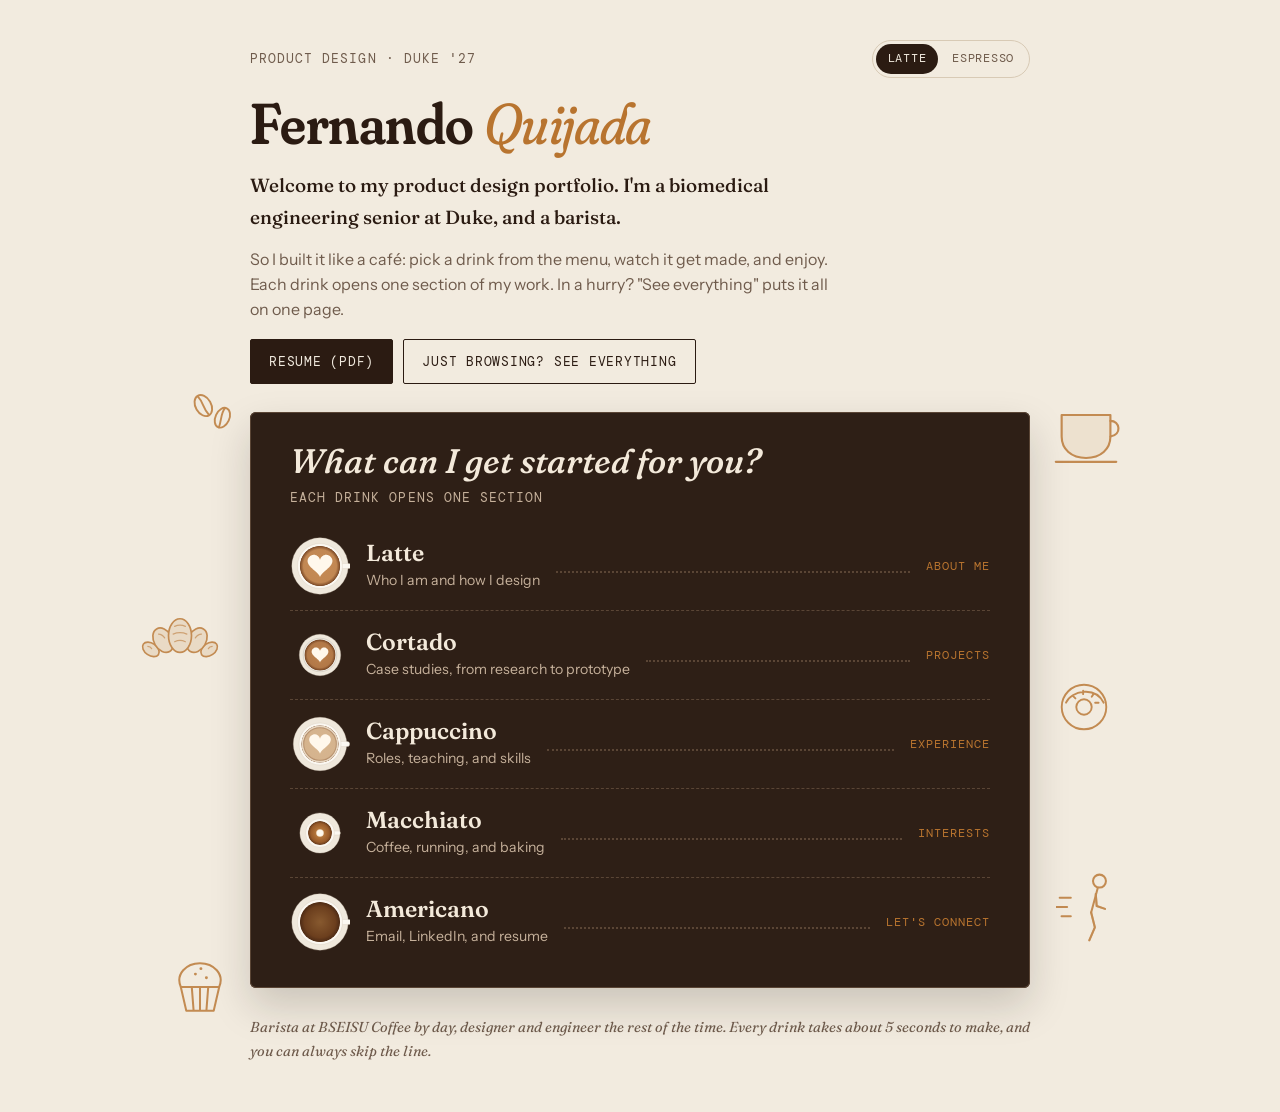
==== index.html @ 26640e02 "Match resume: Data Science Researcher, One-For-All October 2026; interests opener; Grain not-built r" ====
<!doctype html>
<html lang="en">
<head>
<meta charset="utf-8">
<meta name="viewport" content="width=device-width, initial-scale=1, viewport-fit=cover">
<title>Fernando Quijada</title>
<meta name="claude:viewport-fit-sides" content="cover">
<meta name="brew-style" content="side">
<!-- GoatCounter site code (privacy-friendly, no cookies). Paste the code from your GoatCounter account,
     for example content="fernando" for fernando.goatcounter.com. Leave empty to turn analytics off. -->
<meta name="goatcounter" content="">
<meta name="description" content="Fernando Quijada, product designer and Duke engineer. Case studies built from user research and fast prototypes.">
<meta property="og:title" content="Fernando Quijada · Product Design Portfolio">
<meta property="og:description" content="I design for real people, from first interview to working prototype.">
<meta property="og:image" content="assets/img/process/menu.png">
<link rel="icon" href="data:image/svg+xml,%3Csvg xmlns='http://www.w3.org/2000/svg' viewBox='0 0 32 32'%3E%3Cpath d='M5 9h22l-2 17q-.3 2-2.3 2H9.3Q7.3 28 7 26Z' fill='%233b2416'/%3E%3Cpath d='M5.6 14h20.8l-.4 4H6Z' fill='%23c9a07a'/%3E%3C/svg%3E">
<link rel="preconnect" href="https://fonts.googleapis.com">
<link rel="preconnect" href="https://fonts.gstatic.com" crossorigin>
<link rel="stylesheet" href="https://fonts.googleapis.com/css2?family=DM+Mono:wght@400;500&family=Fraunces:ital,opsz,wght,SOFT,WONK@0,9..144,400..700,0..100,0..1;1,9..144,400..700,0..100,0..1&family=Instrument+Sans:wght@400;500;600&display=swap">
<link rel="stylesheet" href="assets/css/style.css">
</head>
<body>

<!-- ================= The menu (home) ================= -->
<div class="view menu-view" id="view-menu">
  <div class="menu-wrap">
    <header class="menu-head">
      <div class="menu-topline">
        <p class="label">Product design · Duke '27</p>
        <div class="bar-tools">
          <div class="theme-switch" role="group" aria-label="Color theme">
            <button type="button" data-set-theme="light" aria-pressed="false">Latte</button>
            <button type="button" data-set-theme="dark" aria-pressed="false">Espresso</button>
          </div>
        </div>
      </div>
      <h1 class="menu-name">Fernando <span>Quijada</span></h1>
      <p class="role">Welcome to my product design portfolio. I'm a biomedical engineering senior at Duke, and a barista.</p>
      <p class="menu-intro">So I built it like a café: pick a drink from the menu, watch it get made, and enjoy. Each drink opens one section of my work. In a hurry? "See everything" puts it all on one page.</p>
      <div class="menu-quick">
        <!-- TODO: replace with the product design resume when Fernando sends it (keep the same file name) -->
        <a class="btn" href="resume/Fernando_Quijada_Resume.pdf" target="_blank" rel="noopener">Resume (PDF)</a>
        <a class="btn ghost" href="#all">Just browsing? See everything</a>
      </div>
    </header>

    <div class="menu-stage">
      <div class="doodles" aria-hidden="true">
        <svg class="doodle d-mug" viewBox="0 0 80 90"><path class="wisp w1" pathLength="1" d="M28 36c-6-7 6-11 0-19s5-10 1-14"/><path class="wisp w2" pathLength="1" d="M40 36c-6-7 6-11 0-19s5-10 1-14"/><path class="wisp w3" pathLength="1" d="M52 36c-6-7 6-11 0-19s5-10 1-14"/><path class="mug-body" d="M14 38h50v22c0 13-10 22-25 22S14 73 14 60z"/><path d="M64 44c10 0 12 14 0 16"/><path d="M8 86h62"/></svg>
        <svg class="doodle d-croissant" viewBox="0 0 120 80"><ellipse class="soft" cx="22" cy="54" rx="8" ry="12" transform="rotate(-55 22 54)"/><ellipse class="soft" cx="98" cy="54" rx="8" ry="12" transform="rotate(55 98 54)"/><ellipse class="soft" cx="38" cy="42" rx="12" ry="17" transform="rotate(-30 38 42)"/><ellipse class="soft" cx="82" cy="42" rx="12" ry="17" transform="rotate(30 82 42)"/><ellipse class="soft" cx="60" cy="36" rx="15" ry="22"/><path class="flake" d="M53 24c4-2 10-2 14 0M51 34c5-2 13-2 18 0M53 44c4-2 10-2 14 0M32 34c3 0 6 2 8 5M80 39c2-3 5-5 8-5M18 50c2 0 4 1 5 3M97 53c1-2 3-3 5-3"/></svg>
        <svg class="doodle d-runner" viewBox="0 0 80 90"><g class="r-body"><g class="limb arm-b"><path d="M43 26l1 13 9 3"/></g><g class="limb leg-b"><path d="M38 46l4 16-6 14"/></g><circle cx="47" cy="12" r="7"/><path d="M45 20 38 46"/><g class="limb leg-f"><path d="M38 46l4 16-6 14"/></g><g class="limb arm-f"><path d="M43 26l1 13 9 3"/></g></g><path class="speed" d="M4 30h12M0 40h12M6 50h10"/></svg>
        <svg class="doodle d-muffin" viewBox="0 0 70 70"><path d="M14 36c-6-14 6-26 21-26s27 12 21 26z"/><path d="M14 36l6 26h30l6-26M26 36l2 26M44 36l-2 26M35 36v26"/><circle cx="30" cy="22" r="1.6"/><circle cx="42" cy="26" r="1.6"/><circle cx="36" cy="16" r="1.6"/></svg>
        <svg class="doodle d-beans" viewBox="0 0 60 50"><ellipse cx="20" cy="18" rx="9" ry="13" transform="rotate(-30 20 18)"/><path d="M14 8c6 6 6 14 12 20"/><ellipse cx="42" cy="32" rx="8" ry="12" transform="rotate(25 42 32)"/><path d="M45 21c-5 6-4 14-7 22"/></svg>
        <svg class="doodle d-donut" viewBox="0 0 70 70"><circle cx="35" cy="35" r="26"/><circle cx="35" cy="35" r="9"/><path d="M14 30c6-14 34-20 44 0M22 22l3 3M34 16v4M46 20l-2 3M52 30h-4"/></svg>
      </div>
      <section class="board-card" aria-labelledby="order-h">
        <div class="board-card-head">
          <h2 id="order-h">What can I get started for you?</h2>
          <p class="label">Each drink opens one section</p>
        </div>
        <ul class="drinks">
          <li><a class="drink" href="#about" data-order="about">
            <span class="drink-icon" data-icon="about"></span>
            <span class="drink-text"><span class="drink-name">Latte</span><span class="drink-desc">Who I am and how I design</span></span>
            <span class="drink-dots" aria-hidden="true"></span>
            <span class="drink-section">About me</span>
          </a></li>
          <li><a class="drink" href="#projects" data-order="projects">
            <span class="drink-icon" data-icon="projects"></span>
            <span class="drink-text"><span class="drink-name">Cortado</span><span class="drink-desc">Case studies, from research to prototype</span></span>
            <span class="drink-dots" aria-hidden="true"></span>
            <span class="drink-section">Projects</span>
          </a></li>
          <li><a class="drink" href="#experience" data-order="experience">
            <span class="drink-icon" data-icon="experience"></span>
            <span class="drink-text"><span class="drink-name">Cappuccino</span><span class="drink-desc">Roles, teaching, and skills</span></span>
            <span class="drink-dots" aria-hidden="true"></span>
            <span class="drink-section">Experience</span>
          </a></li>
          <li><a class="drink" href="#interests" data-order="interests">
            <span class="drink-icon" data-icon="interests"></span>
            <span class="drink-text"><span class="drink-name">Macchiato</span><span class="drink-desc">Coffee, running, and baking</span></span>
            <span class="drink-dots" aria-hidden="true"></span>
            <span class="drink-section">Interests</span>
          </a></li>
          <li><a class="drink" href="#connect" data-order="connect">
            <span class="drink-icon" data-icon="connect"></span>
            <span class="drink-text"><span class="drink-name">Americano</span><span class="drink-desc">Email, LinkedIn, and resume</span></span>
            <span class="drink-dots" aria-hidden="true"></span>
            <span class="drink-section">Let's connect</span>
          </a></li>
        </ul>
      </section>
    </div>


    <p class="menu-foot">Barista at BSEISU Coffee by day, designer and engineer the rest of the time. Every drink takes about 5 seconds to make, and you can always skip the line.</p>
  </div>
</div>

<!-- ================= The order (sections) ================= -->
<div class="view order-view" id="view-order" hidden>
  <header class="order-bar">
    <a class="change-order" href="#menu" aria-label="Change order: back to the menu">← <span class="sw-long">Change order</span><span class="sw-short" aria-hidden="true">Menu</span></a>
    <div class="bar-tools">
      <div class="theme-switch" role="group" aria-label="Color theme">
        <button type="button" data-set-theme="light" aria-pressed="false">Latte</button>
        <button type="button" data-set-theme="dark" aria-pressed="false">Espresso</button>
      </div>
    </div>
  </header>

  <main class="order-main" id="order-main" tabindex="-1">
    <div class="ready">
      <p class="label" data-ready-label>Order up</p>
      <h1 data-ready-title>Your latte is ready!</h1>
      <p class="ready-sub" data-ready-sub>About me</p>
    </div>

    <section id="about" class="pane" data-pane="about" aria-labelledby="about-h">
      <div class="sec-head"><h2 id="about-h">About me</h2><span class="label">Latte</span></div>
      <div class="about-grid">
        <figure class="portrait">
          <img src="assets/img/fernando.jpg" width="720" height="862" alt="Fernando Quijada in a dark suit under the stone arches of Duke's West Campus">
        </figure>
        <div class="prose">
          <p>I'm an engineer who designs from user research. I start by listening to the people who will use the thing, then prototype fast, with AI as part of the process (Figma, Claude, Claude Design, Lovable), and put something real in front of them as early as I can.</p>
          <p>I'm a biomedical engineering senior at Duke, Class of 2027, earning the Certificate in Innovation &amp; Entrepreneurship, which has been mostly product management coursework: customer discovery, journey maps, PRDs. I'm an A. James Clark Scholar and a Duke BME Design Fellow.</p>
          <p>What draws me to <strong>product design</strong> is the loop: understand the user, prototype quickly, learn from feedback, and change the design. My favorite part of a project is the client check-in that turns up a requirement nobody wrote down, and then the prototype that shows whether we listened.</p>
          <p>I'm also a barista at BSEISU Coffee, which gives me a weekly view of the merchant side of food ordering: the rush, the order queue, and the moment someone hears their name and picks up their drink. This site borrows that loop.</p>
        </div>
      </div>
    </section>

    <section id="projects" class="pane" data-pane="projects" aria-labelledby="projects-h">
      <div class="sec-head"><h2 id="projects-h">Projects</h2><span class="label">Cortado</span></div>

      <p class="proj-group label">Product design</p>

      <a class="feature" href="projects/grain.html">
        <div class="ph"><img src="assets/img/grain/cover.jpg" width="800" height="500" alt="Three Grain screens in the dark liquid-glass design: Context with the skepticism reward and fact versus opinion bar, Perspectives with common ground and left, center and right, and Home with The Daily Grain"></div>
        <div class="body">
          <p class="label">Team of 4 · Fall 2026 · AI-powered product</p>
<h3>Grain: context on a short video, without leaving the app</h3>
          <p>When a short video feels off, checking it means leaving the app, so most people don't. Grain shows a clip's claims, every side, and the sources behind them, right where you're watching.</p>
          <dl class="card-facts">
            <dt>My role</dt><dd>Interviews and journey mapping with my team; I led the prototype</dd>
            <dt>What I did</dt><dd>Turned 10 interviews into design decisions, designed an AI experience that cites a source for every claim and never grades opinions, and led a clickable prototype through about 80 prototype revisions</dd>
            <dt>Status</dt><dd>Interactive prototype; usability testing is next</dd>
          </dl>
          <p class="notes-label">Tasting notes</p>
          <ul class="notes">
            <li>User research</li><li>Interaction design</li><li>Visual design</li><li>AI experience design</li><li>Prototyping with AI</li>
          </ul>
          <span class="cta">Read the case study →</span>
        </div>
      </a>

      <a class="feature" href="projects/one-for-all.html">
        <div class="ph"><img src="assets/img/one-for-all/home-cover.jpg" width="800" height="500" alt="One-For-All Home in dark mode: the serif greeting Good evening, Fernando, the marble jar, and this week's progress"></div>
        <div class="body">
          <p class="label">Personal project · October 2026 · Designed, built, and shipped</p>
<h3>One-For-All: everything a student has due, in one place</h3>
          <p>Students juggle Canvas, reminders, calendars, and Drive for every assignment. I designed an app that puts them on one screen, built it with AI, and got it onto real phones.</p>
          <dl class="card-facts">
            <dt>My role</dt><dd>Everything: problem, design, prototype, build, and testing</dd>
            <dt>What I did</dt><dd>Designed every screen in Claude Design, built and shipped the real app with Claude, and redesigned Home after 3 friends tested it</dd>
            <dt>Result</dt><dd>4 apps down to 1, and my 3 testers still use it on their phones</dd>
          </dl>
          <p class="notes-label">Tasting notes</p>
          <ul class="notes">
            <li>User research</li><li>Interaction design</li><li>Visual design</li><li>Prototyping with AI</li><li>User testing</li>
          </ul>
          <span class="cta">Read the case study →</span>
        </div>
      </a>

      <a class="feature" href="projects/this-portfolio.html">
        <div class="ph"><img src="assets/img/process/menu.png" width="960" height="600" alt="The home screen of this portfolio: a chalkboard drink menu where each drink opens one section"></div>
        <div class="body">
          <p class="label">Personal project · October 2026 · Designed with Claude</p>
<h3>Designing a portfolio you order like coffee</h3>
          <p>A portfolio built like a café visit: pick from the menu, watch your drink get made, and enjoy. Designed for reviewers on a phone with two minutes to spare.</p>
          <dl class="card-facts">
            <dt>My role</dt><dd>Concept, direction, content, and every design decision</dd>
            <dt>What I did</dt><dd>Six iterations, including replacing an intro animation that stood between visitors and the work with a drink menu, plus a one-tap "See everything" view</dd>
            <dt>Result</dt><dd>A live site I keep improving as I add projects</dd>
          </dl>
          <p class="notes-label">Tasting notes</p>
          <ul class="notes">
            <li>Concept &amp; flows</li><li>Interaction design</li><li>Accessibility</li><li>Prototyping with AI</li><li>Iteration</li>
          </ul>
          <span class="cta">Read the case study →</span>
        </div>
      </a>

      <!-- Hidden until Fernando sends the material. Each needs its page in projects/ before the card goes live.
      <a class="feature" href="projects/pendo-onboarding.html"> ... AI onboarding for Pendo (Spring 2026) ... </a>
      -->

      <p class="proj-group label">Physical product design</p>

      <a class="feature" href="projects/microscope-stage.html">
        <div class="ph"><img style="object-fit:contain;background:#333" src="assets/img/microscope-stage/cad-onshape.jpg" width="1214" height="1210" alt="3D render of the LED microscope stage assembly from Onshape"></div>
        <div class="body">
          <p class="label">Duke BME Design Fellows · Summer 2026 · Client: a cancer research lab</p>
<h3>A microscope setup a researcher can switch in seconds</h3>
          <p>A researcher had to take her microscope setup apart, and risk fragile LED fibers, every time she switched configurations.</p>
          <dl class="card-facts">
            <dt>My role</dt><dd>Research, design, prototyping, and testing, with recurring client check-ins</dd>
            <dt>What I did</dt><dd>Ran interviews, prioritized her needs, tested cheap prototypes, and used her feedback to drive a full redesign</dd>
            <dt>Result</dt><dd>Switching went from 3 to 4 minutes to under 5 seconds</dd>
          </dl>
          <p class="notes-label">Tasting notes</p>
          <ul class="notes">
            <li>User interviews</li><li>Prioritized needs</li><li>Low-fidelity prototypes</li><li>Iteration on feedback</li><li>Onshape &amp; 3D printing</li>
          </ul>
          <span class="cta">Read the case study →</span>
        </div>
      </a>

      <a class="feature" href="projects/lightbox.html">
        <div class="ph"><img src="assets/img/lightbox/front-led.jpg" width="1600" height="1200" alt="The 3D-printed Wall-E lightbox with a red LED lit on his chest"></div>
        <div class="body">
          <p class="label">Hardware product · Spring 2025</p>
<h3>Lightbox: a Wall-E you control with a button and two knobs</h3>
          <p>A light controller designed as a character. His eyes are the lights, the button is his door, and the knobs are on his back.</p>
          <dl class="card-facts">
            <dt>My role</dt><dd>Designed and built it: enclosure, circuit, PCB, firmware, and testing</dd>
            <dt>What I did</dt><dd>Mapped every control onto the character instead of a box, then built and tested the circuit, custom PCB, and firmware</dd>
            <dt>Result</dt><dd>Both knobs respond evenly across their whole range (linear fit R² ≥ 0.998)</dd>
          </dl>
          <p class="notes-label">Tasting notes</p>
          <ul class="notes">
            <li>Concept</li><li>Physical interaction</li><li>Onshape</li><li>Electronics &amp; firmware</li>
          </ul>
          <span class="cta">Read the case study →</span>
        </div>
      </a>

      <a class="feature" href="projects/ultrasound-water-tank.html">
        <div class="ph"><img src="assets/img/water-tank/prototype-on-tank.jpg" width="577" height="433" alt="The finished acrylic water level monitor clamped to the side of a clear water tank"></div>
        <div class="body">
          <p class="label">Client project · Fall 2023 · Team of 4</p>
<h3>A flood alarm for an ultrasound lab</h3>
          <p>A lab was worried about its test tanks flooding when nobody was in the room. We designed a clamp-on monitor that warns people wherever they are.</p>
          <dl class="card-facts">
            <dt>My role</dt><dd>Hardware: circuit design with the team, all soldering, and the enclosure; part of every client meeting</dd>
            <dt>What I did</dt><dd>Generated about 60 ideas, compared them in two rounds of Pugh matrices, and pivoted to an ultrasonic sensor</dd>
            <dt>Result</dt><dd>A $55.80 monitor (under the $75 budget) that buzzes nearby and sends a Slack alert to the lab's phones; it passed all 6 tests we ran</dd>
          </dl>
          <p class="notes-label">Tasting notes</p>
          <ul class="notes">
            <li>Client interviews</li><li>Ideation</li><li>Pugh matrices</li><li>Alert design</li><li>Hardware build</li>
          </ul>
          <span class="cta">Read the case study →</span>
        </div>
      </a>
    </section>

    <section id="experience" class="pane" data-pane="experience" aria-labelledby="exp-h">
      <div class="sec-head"><h2 id="exp-h">Experience</h2><span class="label">Cappuccino</span></div>
      <ol class="timeline">
        <li>
          <span class="when">Fall 2026</span>
          <div><h3>BME Senior Design <span>· Team of 5, in progress</span></h3>
          <p>Clinical needs-finding with real users, a general surgeon and a neuro ICU nurse: shadowing their workflow, finding where it breaks, and designing for that moment. Our concept automates crushing, mixing, and flushing medications so feeding tubes don't clog.</p></div>
        </li>
        <li>
          <span class="when">May – Jul 2026</span>
          <div><h3>Design Fellow <span>· Duke BME Design Fellows</span></h3>
          <p>Ran recurring interviews with two physician-researcher clients and turned their workflows into prioritized needs. Check-ins with one client caught two requirements I had missed, which led to a full redesign of her microscope setup.</p></div>
        </li>
        <li>
          <span class="when">Jun – Jul 2026</span>
          <div><h3>Teaching Assistant <span>· ODE Summer Design Camp</span></h3>
          <p>Coached 28 students through the design process, from sketch to 3D-printed prototype, then built a printing workflow and trained every team to run it on their own, so nobody had to wait on a TA.</p></div>
        </li>
        <li>
          <span class="when">Sep 2025 – now</span>
          <div><h3>Barista <span>· BSEISU Coffee</span></h3>
          <p>The merchant side of food ordering, every week: running a rush line of 20+ alone, sequencing orders while shots pull, and closing the café so it opens ready.</p></div>
        </li>
        <li>
          <span class="when">May 2024 – now</span>
          <div><h3>Vice President <span>· SHPE at Duke</span></h3>
          <p>Built the chapter's sponsorship package (events with Lenovo, Deloitte, and Google) and founded mentorSHPE, which grew from 4 to 17 mentor pairs.</p></div>
        </li>
        <li>
          <span class="when">May – Jul 2024</span>
          <div><h3>Data Science Researcher <span>· Duke Data+, with Oak Ridge National Laboratory</span></h3>
          <p>Trained and compared 8 PyTorch image models, so I know how machine learning works under the hood, not just how to use it.</p></div>
        </li>
      </ol>

      <div class="toolkit">
        <div><h3>Research &amp; product</h3><p>User interviews, customer discovery, journey mapping, prioritized needs, PRDs, Jira</p></div>
        <div><h3>Design &amp; prototyping</h3><p>Figma, prototyping with AI tools (Claude, Claude Design, Lovable), usability check-ins</p></div>
        <div><h3>Code &amp; data</h3><p>Python (Pandas, NumPy, PyTorch), C/C++, HTML and CSS, Git</p></div>
        <div><h3>Engineering</h3><p>Onshape, 3D printing, laser cutting, electronics and Arduino</p></div>
      </div>

      <div class="resume-row">
        <a class="btn" href="resume/Fernando_Quijada_Resume.pdf" target="_blank" rel="noopener">Open my resume (PDF)</a>
        <a class="btn ghost" href="https://www.linkedin.com/in/fq19" target="_blank" rel="noopener">LinkedIn</a>
      </div>
    </section>

    <section id="interests" class="pane" data-pane="interests" aria-labelledby="int-h">
      <div class="sec-head"><h2 id="int-h">Interests</h2><span class="label">Macchiato</span></div>
      <p class="picks-intro">What I'm into when I'm not designing. We'll start with coffee, obviously.</p>
      <div class="picks">
        <article class="pick">
          <p class="label">Off the clock · Coffee</p>
          <h3>Coffee, from both sides of the counter</h3>
          <p>My favorite way to spend a free day is hopping between coffee shops around the city, tasting how each one's coffee is different and trying the pastries that go with it. A lot of my work gets done at those café tables, too.</p>
          <p>My home base is Cloche Coffee in Durham, a small shop where I am almost every weekend. My order never changes: an iced oat cortado with cinnamon on top. I order it at every new shop I try, so I can compare them fairly.</p>
          <p>Behind the bar at BSEISU Coffee, I've been teaching myself latte art, and it's going great. Hearts are my go-to, I'm practicing new shapes, and matcha counts too.</p>
          <div class="art-row">
            <figure><div class="shot"><img src="assets/img/coffee/latte-heart.jpg" width="900" height="900" loading="lazy" alt="Top view of a latte with a white milk heart, poured by Fernando"></div><figcaption>Latte heart</figcaption></figure>
            <figure><div class="shot"><img src="assets/img/coffee/latte-practice.jpg" width="900" height="900" loading="lazy" alt="Top view of a latte with a layered milk design Fernando is practicing"></div><figcaption>Practicing new shapes</figcaption></figure>
            <figure><div class="shot"><img src="assets/img/coffee/matcha-heart.jpg" width="900" height="900" loading="lazy" alt="Top view of a green matcha latte with a white milk heart"></div><figcaption>Matcha heart</figcaption></figure>
          </div>
        </article>
        <article class="pick">
          <p class="label">Off the clock · Running</p>
          <h3>Training for 26.2</h3>
          <p>Running is how I de-stress. I put my music on loud, head out, and leave everything else behind for a while. In July I ran my first half marathon at an 8:42 per mile pace, and now I'm training for my first full marathon, which I want to run by the end of the school year.</p>
          <ol class="miles" aria-label="Race milestones">
            <li class="done"><span class="mi-dist">13.1 mi</span><span class="mi-name">First half marathon</span><span class="mi-pace">8:42 / mi average pace</span><span class="mi-when">Finished July 2026</span></li>
            <li class="next"><span class="mi-dist">26.2 mi</span><span class="mi-name">First full marathon</span><span class="mi-when">In training · end of the school year</span></li>
          </ol>
        </article>
        <article class="pick">
          <p class="label">Off the clock · Baking</p>
          <h3>Fresh out of my oven</h3>
          <p>I love to bake, and most of what I make ends up as a treat for someone else. My favorite part is making a recipe mine. I tweak recipes until they feel like my own, or write my own from scratch. The caramelized bananas on top of my banana bread, for example, were my idea. A few things I've made:</p>
          <div class="art-row">
            <figure><div class="shot"><img src="assets/img/baking/cookies.jpg" width="800" height="800" loading="lazy" alt="A plate piled with chocolate chip cookies Fernando baked"></div><figcaption>Chocolate chip cookies</figcaption></figure>
            <figure><div class="shot"><img src="assets/img/baking/basque-cheesecake.jpg" width="800" height="800" loading="lazy" alt="A whole blueberry Basque cheesecake with a dark caramelized top"></div><figcaption>Blueberry Basque cheesecake</figcaption></figure>
            <figure><div class="shot"><img src="assets/img/baking/banana-bread.jpg" width="800" height="800" loading="lazy" alt="Banana bread with chocolate chunks and caramelized banana on top, in the loaf pan"></div><figcaption>Banana bread <span class="twist">My twist: caramelized banana top</span></figcaption></figure>
          </div>
        </article>
      </div>
    </section>

    <section id="connect" class="pane contact" data-pane="connect" aria-labelledby="contact-h">
      <h2 id="contact-h">Let's grab <em>a coffee.</em></h2>
      <div class="prose">
        <p>I'm looking for product design roles starting in 2027. If you're designing something people use every day, I'd love to hear about it.</p>
      </div>
      <div class="email-row">
        <span class="email" id="email">fernando.quijada@duke.edu</span>
        <button class="btn ghost" type="button" data-copy="fernando.quijada@duke.edu" data-copy-msg="#copy-msg">Copy email</button>
        <a class="btn" href="mailto:fernando.quijada@duke.edu">Write to me</a>
      </div>
      <p class="copy-msg" id="copy-msg" aria-live="polite"></p>
      <ul class="connect-links">
        <li><span class="label">LinkedIn</span><a href="https://www.linkedin.com/in/fq19" target="_blank" rel="noopener">linkedin.com/in/fq19</a></li>
        <li><span class="label">Resume</span><a href="resume/Fernando_Quijada_Resume.pdf" target="_blank" rel="noopener">Fernando_Quijada_Resume.pdf</a></li>
        <li><span class="label">Based in</span><span>Durham, NC</span></li>
      </ul>
    </section>


    <nav class="another" aria-labelledby="another-h">
      <h2 id="another-h" data-another-title>Finished your latte?</h2>
      <p class="label">Order another</p>
      <ul class="another-list" data-another></ul>
    </nav>

    <footer class="foot">
      <p>© 2026 Fernando Quijada · Durham, NC · Plain HTML, CSS, and JavaScript, hosted on GitHub Pages.</p>
    </footer>
  </main>

  <div class="sip">
    <div class="sip-meta" aria-hidden="true">
      <span class="label" data-cup-pct>100% left</span>
      <span class="status" data-cup-status>Scroll to sip</span>
    </div>
    <button class="cup-btn" type="button" data-cup aria-label="Tap for a coffee fact or a fact about Fernando"></button>
  </div>
</div>

<!-- ================= The bar (brewing overlay) ================= -->
<div class="brew" id="brew" hidden aria-live="polite">
  <p class="brew-toast" id="brew-toast">One latte, coming right up!</p>
  <ol class="brew-track" id="brew-track" aria-label="Order status">
    <li data-step="0"><span class="dot" aria-hidden="true"></span><span class="lbl">Order received</span></li>
    <li data-step="1"><span class="dot" aria-hidden="true"></span><span class="lbl">Pulling shot</span></li>
    <li data-step="2"><span class="dot" aria-hidden="true"></span><span class="lbl" data-milk-step>Steaming milk</span></li>
    <li data-step="3"><span class="dot" aria-hidden="true"></span><span class="lbl">Ready!</span></li>
  </ol>
  <div class="brew-stage" id="brew-stage"></div>
  <button class="brew-skip" type="button" id="brew-skip">Skip</button>
</div>

<script src="assets/js/main.js"></script>
</body>
</html>
---- assets/css/style.css ----
/* Fernando Quijada portfolio
   Layout: café menu. The home screen is a drink menu; each drink opens one section ("Your latte is ready!").
   A single centered reading column for sections, a glass in the corner that empties as you scroll.
   Themes: Latte (light) and Espresso (dark). */

:root {
  --paper: #f2ebdf;      /* oat milk */
  --card: #faf6ee;
  --ink: #2b1b12;        /* dark roast */
  --muted: #6f5b4c;
  --line: #d8cab5;
  --crema: #b8742f;      /* caramel accent */
  --crema-soft: #ecd9bf;
  --leaf: #2f6248;       /* coffee plant green, used for "pass" */
  --frame: #1d140f;      /* photo frames, both themes */
  --espresso: #3b2416;
  --milk: #c9a07a;
  --foam: #fbf4e8;
  --glass: rgba(43, 27, 18, .55);
  --board: #2e1f16;      /* chalkboard menu */
  --board-ink: #f3e9da;
  --board-muted: #c6b19b;
  --board-line: #5a4535;

  --f-display: "Fraunces", "Iowan Old Style", "Palatino Linotype", Georgia, serif;
  --f-body: "Instrument Sans", "Segoe UI", system-ui, -apple-system, sans-serif;
  --f-mono: "DM Mono", ui-monospace, "SFMono-Regular", Menlo, Consolas, monospace;

  --step--1: .8125rem;
  --step-0: 1rem;
  --step-1: 1.1875rem;
  --step-2: 1.5rem;
  --step-3: 2.125rem;
  --step-4: clamp(2.6rem, 5vw, 3.6rem);

  --gutter-l: max(20px, env(safe-area-inset-left, 0px));
  --gutter-r: max(20px, env(safe-area-inset-right, 0px));
  color-scheme: light;
}

@media (prefers-color-scheme: dark) {
  :root:not([data-theme="light"]) {
    --paper: #16100c; --card: #20170f; --ink: #f1e5d4; --muted: #b59f8a; --line: #3a2c22;
    --crema: #e2a862; --crema-soft: #3d2c1d; --leaf: #86c29d; --frame: #0d0907;
    --espresso: #5a3520; --milk: #c79c73; --foam: #f6ecdc; --glass: rgba(241, 229, 212, .6);
    --board: #251912; --board-ink: #f3e9da; --board-muted: #b9a28b; --board-line: #4a382b;
    color-scheme: dark;
  }
}
:root[data-theme="dark"] {
  --paper: #16100c; --card: #20170f; --ink: #f1e5d4; --muted: #b59f8a; --line: #3a2c22;
  --crema: #e2a862; --crema-soft: #3d2c1d; --leaf: #86c29d; --frame: #0d0907;
  --espresso: #5a3520; --milk: #c79c73; --foam: #f6ecdc; --glass: rgba(241, 229, 212, .6);
    --board: #251912; --board-ink: #f3e9da; --board-muted: #b9a28b; --board-line: #4a382b;
  color-scheme: dark;
}

*, *::before, *::after { box-sizing: border-box; }
[hidden] { display: none !important; }
html { scroll-behavior: smooth; -webkit-text-size-adjust: 100%; }
@media (prefers-reduced-motion: reduce) { html { scroll-behavior: auto; } }
body {
  margin: 0;
  background: var(--paper);
  color: var(--ink);
  font-family: var(--f-body);
  font-size: var(--step-0);
  line-height: 1.65;
  transition: background-color .4s ease, color .4s ease;
}
img { max-width: 100%; height: auto; display: block; }
a { color: inherit; text-decoration-color: var(--crema); text-underline-offset: .2em; text-decoration-thickness: 1.5px; }
a:hover { color: var(--crema); }
:focus-visible { outline: 2px solid var(--crema); outline-offset: 3px; border-radius: 2px; }
h1, h2, h3 { font-family: var(--f-display); font-weight: 600; line-height: 1.12; text-wrap: balance; margin: 0; font-variation-settings: "SOFT" 60, "WONK" 1; }
p { margin: 0; }
.skip { position: absolute; left: -999px; top: 8px; background: var(--ink); color: var(--paper); padding: 8px 12px; z-index: 50; }
.skip:focus { left: 8px; }

.label {
  font-family: var(--f-mono);
  font-size: var(--step--1);
  letter-spacing: .08em;
  text-transform: uppercase;
  color: var(--muted);
}

/* ---------- Cortado glass ---------- */
.cup-btn {
  border: 0; background: none; padding: 0; cursor: pointer; color: var(--ink);
  width: 104px; flex: none; -webkit-tap-highlight-color: transparent;
}
.cup-btn svg { width: 100%; height: auto; overflow: visible; display: block; }
.cup-btn:hover .glass-outline { stroke: var(--crema); }

.glass-outline { fill: none; stroke: var(--glass); stroke-width: 2.2; transition: stroke .2s; }
.layer-espresso { fill: var(--espresso); }
.layer-milk { fill: var(--milk); }
.layer-foam { fill: var(--foam); stroke: var(--milk); stroke-width: .6; }
.saucer { fill: var(--crema-soft); stroke: var(--glass); stroke-width: 1.5; }
.heart { fill: var(--milk); opacity: 0; transition: opacity .6s ease .2s; }
.full .heart { opacity: 1; }
.steam path { fill: none; stroke: var(--muted); stroke-width: 2; stroke-linecap: round; opacity: 0; }
.full .steam path, .pulling .steam path { animation: steam 2.4s ease-in-out infinite; }
.steam path:nth-child(2) { animation-delay: .5s !important; }
.steam path:nth-child(3) { animation-delay: 1s !important; }
@keyframes steam {
  0% { opacity: 0; transform: translateY(6px); }
  40% { opacity: .7; }
  100% { opacity: 0; transform: translateY(-12px); }
}
.drip { fill: var(--espresso); opacity: 0; }
.pulling .drip { animation: drip 1.4s ease-in; }
@keyframes drip {
  0% { opacity: 1; transform: scaleY(0); transform-origin: top; }
  30% { opacity: 1; transform: scaleY(1); }
  85% { opacity: 1; transform: scaleY(1) translateY(0); }
  100% { opacity: 0; transform: scaleY(.2) translateY(40px); }
}
@media (prefers-reduced-motion: reduce) {
  .full .steam path, .pulling .steam path { animation: none; opacity: .5; }
  .pulling .drip { animation: none; }
}

.ticket-pop {
  position: fixed; z-index: 40;
  right: calc(14px + env(safe-area-inset-right, 0px));
  bottom: calc(104px + env(safe-area-inset-bottom, 0px));
  width: min(300px, calc(100vw - 28px));
  background: var(--card); color: var(--ink);
  border: 1.5px dashed var(--line);
  padding: 14px 16px 16px;
  font-size: .9rem; line-height: 1.5;
  box-shadow: 0 10px 30px rgba(29, 20, 15, .2);
  transform-origin: bottom right;
  animation: pop .35s cubic-bezier(.2, 1.4, .4, 1);
}
.ticket-pop .label { display: block; margin-bottom: 6px; padding-right: 28px; color: var(--crema); }
.pop-close {
  position: absolute; top: 6px; right: 6px; width: 32px; height: 32px;
  border: 0; border-radius: 50%; background: transparent; color: var(--muted);
  font-size: 1.4rem; line-height: 1; cursor: pointer; display: grid; place-items: center;
}
.pop-close:hover { background: var(--crema-soft); color: var(--ink); }
@keyframes pop { from { transform: scale(.85) translateY(8px); opacity: 0; } to { transform: none; opacity: 1; } }
@media (prefers-reduced-motion: reduce) { .ticket-pop { animation: none; } }

/* ---------- Theme switch ---------- */
.theme-switch {
  display: inline-flex; border: 1.5px solid var(--line); border-radius: 999px; padding: 3px; gap: 2px;
  font-family: var(--f-mono); font-size: .75rem; letter-spacing: .06em; text-transform: uppercase; align-self: flex-start;
}
.theme-switch button {
  border: 0; background: none; color: var(--muted); padding: 5px 12px; border-radius: 999px; cursor: pointer; font: inherit; letter-spacing: inherit; text-transform: inherit;
}
.theme-switch button[aria-pressed="true"] { background: var(--ink); color: var(--paper); }

section { scroll-margin-top: 32px; }
.sec-head { display: flex; align-items: baseline; gap: 14px; margin-bottom: 28px; }
.sec-head h2 { font-size: var(--step-3); }
.sec-head .label { margin-left: auto; white-space: nowrap; }
.prose { display: flex; flex-direction: column; gap: 18px; max-width: 64ch; }
.prose strong { font-weight: 600; }

/* About */
.about-grid { display: grid; gap: 28px; grid-template-columns: 1fr; }
@media (min-width: 640px) { .about-grid { grid-template-columns: 200px minmax(0, 1fr); align-items: start; } }
.portrait { margin: 0; position: relative; max-width: 260px; }
.portrait img { border-radius: 120px 120px 6px 6px; aspect-ratio: 5 / 6; object-fit: cover; width: 100%; filter: saturate(.9); }
.portrait figcaption { margin-top: 8px; }

/* Projects as a menu */
.feature {
  display: grid; gap: 0; background: var(--card); border: 1.5px solid var(--line);
  text-decoration: none; color: inherit; overflow: hidden;
  transition: transform .25s ease, border-color .25s ease;
}
.feature:hover { color: inherit; border-color: var(--crema); transform: translateY(-3px); }
.feature .ph { background: var(--frame); aspect-ratio: 16 / 10; overflow: hidden; }
.feature .ph img { width: 100%; height: 100%; object-fit: cover; transition: transform .6s ease; }
.feature:hover .ph img { transform: scale(1.03); }
.feature .body { padding: 22px 22px 24px; display: flex; flex-direction: column; gap: 12px; }
.feature h3 { font-size: var(--step-2); }
.feature .cta { font-family: var(--f-mono); font-size: var(--step--1); letter-spacing: .06em; text-transform: uppercase; color: var(--crema); }
@media (prefers-reduced-motion: reduce) { .feature, .feature .ph img { transition: none; } .feature:hover { transform: none; } .feature:hover .ph img { transform: none; } }

.notes { display: flex; flex-wrap: wrap; gap: 6px; list-style: none; margin: 0; padding: 0; }
.notes li {
  font-family: var(--f-mono); font-size: .75rem; padding: 3px 9px; border-radius: 999px;
  background: var(--crema-soft); color: var(--ink);
}
.notes-label { font-family: var(--f-display); font-style: italic; color: var(--muted); font-size: .95rem; }

.menu-list { list-style: none; margin: 32px 0 0; padding: 0; display: flex; flex-direction: column; }
.menu-list > li { border-top: 1.5px dotted var(--line); padding: 22px 0; display: grid; gap: 10px; }
.menu-list > li:last-child { border-bottom: 1.5px dotted var(--line); }
.mi-top { display: flex; align-items: baseline; gap: 12px; flex-wrap: wrap; }
.mi-top h3 { font-size: var(--step-1); font-weight: 600; }
.mi-top .label { margin-left: auto; }
.brewing { display: inline-flex; align-items: center; gap: 6px; }
.brewing::before { content: ""; width: 7px; height: 7px; border-radius: 50%; background: var(--crema); animation: pulse 1.8s ease-in-out infinite; }
@keyframes pulse { 50% { opacity: .25; } }
@media (prefers-reduced-motion: reduce) { .brewing::before { animation: none; } }
.mi-meta { color: var(--muted); font-size: .9rem; }

/* Experience */
.timeline { list-style: none; margin: 0; padding: 0; display: flex; flex-direction: column; gap: 28px; }
.timeline li { display: grid; grid-template-columns: 1fr; gap: 4px; }
@media (min-width: 560px) { .timeline li { grid-template-columns: 130px minmax(0, 1fr); gap: 20px; } }
.timeline .when { font-family: var(--f-mono); font-size: .78rem; color: var(--muted); padding-top: 4px; font-variant-numeric: tabular-nums; }
.timeline h3 { font-family: var(--f-body); font-size: 1.02rem; font-weight: 600; line-height: 1.35; }
.timeline h3 span { font-weight: 400; color: var(--muted); }
.timeline p { color: var(--muted); font-size: .95rem; margin-top: 4px; max-width: 60ch; }

.toolkit { display: grid; gap: 18px; grid-template-columns: 1fr; margin-top: 40px; }
@media (min-width: 560px) { .toolkit { grid-template-columns: 1fr 1fr; } }
.toolkit h3 { font-family: var(--f-mono); font-size: var(--step--1); letter-spacing: .08em; text-transform: uppercase; font-weight: 500; color: var(--muted); margin-bottom: 6px; }
.toolkit p { font-size: .95rem; }

.resume-row { display: flex; flex-wrap: wrap; gap: 12px; margin-top: 32px; }
.btn {
  display: inline-flex; align-items: center; gap: 8px; padding: 11px 18px;
  background: var(--ink); color: var(--paper); text-decoration: none; border: 1.5px solid var(--ink);
  font-family: var(--f-mono); font-size: .8rem; letter-spacing: .06em; text-transform: uppercase; border-radius: 2px; cursor: pointer;
}
.btn:hover { background: var(--crema); border-color: var(--crema); color: var(--paper); }
.btn.ghost { background: transparent; color: var(--ink); }
.btn.ghost:hover { color: var(--paper); }

/* Contact */
.contact h2 { font-size: var(--step-4); font-variation-settings: "SOFT" 100, "WONK" 1, "opsz" 144; }
.contact h2 em { color: var(--crema); font-weight: 400; }
.contact .prose { margin-top: 18px; }
.email-row { display: flex; flex-wrap: wrap; align-items: center; gap: 12px; margin-top: 24px; }
.email { font-family: var(--f-mono); font-size: 1.05rem; user-select: all; word-break: break-all; }
.copy-msg { font-size: .85rem; color: var(--leaf); min-height: 1.2em; }

.foot { color: var(--muted); font-size: .85rem; border-top: 1.5px dotted var(--line); padding-top: 20px; }

/* =========================================================
   Case study page
   ========================================================= */
.cs-top {
  max-width: 1080px; margin: 0 auto; padding-left: var(--gutter-l); padding-right: var(--gutter-r);
  padding-block: 22px 0; display: flex; align-items: center; justify-content: space-between; gap: 16px; flex-wrap: wrap;
}
.back { font-family: var(--f-mono); font-size: var(--step--1); letter-spacing: .06em; text-transform: uppercase; text-decoration: none; color: var(--muted); }
.back:hover { color: var(--crema); }
.cs { max-width: 1080px; margin: 0 auto; padding-left: var(--gutter-l); padding-right: var(--gutter-r); padding-block: 40px 120px; }
.cs-hero { display: grid; gap: 36px; grid-template-columns: 1fr; align-items: start; }
@media (min-width: 900px) { .cs-hero { grid-template-columns: minmax(0, 1.25fr) minmax(0, 1fr); gap: 56px; } }
.cs-hero h1 { font-size: var(--step-4); font-variation-settings: "SOFT" 100, "WONK" 1, "opsz" 144; margin-top: 12px; }
.cs-hero .lede { font-size: var(--step-1); margin-top: 18px; max-width: 46ch; }

/* order ticket */
.ticket {
  background: var(--card); color: var(--ink); position: relative;
  padding: 26px 22px 28px; font-family: var(--f-mono); font-size: .82rem; line-height: 1.55;
  --notch: radial-gradient(circle at 8px 0, transparent 7px, var(--card) 7.5px);
  filter: drop-shadow(0 8px 18px rgba(29, 20, 15, .12));
}
.ticket::before, .ticket::after {
  content: ""; position: absolute; left: 0; right: 0; height: 8px;
  background: var(--notch); background-size: 16px 8px; background-repeat: repeat-x;
}
.ticket::before { top: -8px; transform: rotate(180deg); }
.ticket::after { bottom: -8px; }
.ticket .t-head { display: flex; justify-content: space-between; gap: 12px; text-transform: uppercase; letter-spacing: .08em; padding-bottom: 12px; border-bottom: 1.5px dashed var(--line); margin-bottom: 12px; }
.ticket dl { margin: 0; display: grid; grid-template-columns: auto minmax(0, 1fr); gap: 8px 14px; }
.ticket dt { text-transform: uppercase; letter-spacing: .06em; color: var(--muted); }
.ticket dd { margin: 0; }
.ticket .t-total { display: flex; justify-content: space-between; gap: 12px; border-top: 1.5px dashed var(--line); margin-top: 14px; padding-top: 12px; font-size: .95rem; font-variant-numeric: tabular-nums; }
.ticket .t-total strong { color: var(--leaf); font-weight: 500; }

.evolution { display: grid; gap: 14px; grid-template-columns: 1fr; margin-top: 56px; }
@media (min-width: 700px) { .evolution { grid-template-columns: minmax(0, 1.45fr) auto minmax(0, 1fr); align-items: center; } }
.evolution .arrow { font-family: var(--f-display); font-style: italic; color: var(--crema); text-align: center; font-size: 1.1rem; }

figure { margin: 0; }
.shot { background: var(--frame); overflow: hidden; border-radius: 3px; }
.shot img { width: 100%; height: 100%; object-fit: contain; cursor: zoom-in; }
.shot video { width: 100%; height: 100%; object-fit: cover; display: block; }
.shot.cover img { object-fit: cover; }
figcaption { font-size: .82rem; color: var(--muted); margin-top: 8px; line-height: 1.45; }
figcaption b { font-family: var(--f-mono); font-weight: 500; font-size: .74rem; letter-spacing: .06em; text-transform: uppercase; color: var(--crema); margin-right: 6px; }

.cs-section { display: grid; gap: 22px; grid-template-columns: 1fr; margin-top: 88px; }
@media (min-width: 900px) { .cs-section { grid-template-columns: 200px minmax(0, 1fr); gap: 56px; } }
.cs-section > header { display: flex; flex-direction: column; gap: 6px; }
@media (min-width: 900px) { .cs-section > header { position: sticky; top: 32px; align-self: start; } }
.cs-section h2 { font-size: var(--step-3); }
.cs-body { min-width: 0; display: flex; flex-direction: column; gap: 20px; max-width: 68ch; }
.cs-body.wide { max-width: none; }
.cs-body ul { margin: 0; padding-left: 1.2em; display: flex; flex-direction: column; gap: 10px; }
.callout { border-left: 3px solid var(--crema); padding: 4px 0 4px 18px; font-family: var(--f-display); font-size: var(--step-1); font-style: italic; }

.steps { list-style: none; margin: 0; padding: 0; counter-reset: step; display: flex; flex-direction: column; }
.steps > li { counter-increment: step; display: grid; grid-template-columns: 44px minmax(0, 1fr); gap: 14px; padding: 20px 0; border-top: 1.5px dotted var(--line); }
.steps > li::before { content: counter(step, decimal-leading-zero); font-family: var(--f-mono); color: var(--crema); font-size: .9rem; padding-top: 3px; }
.steps h3 { font-family: var(--f-body); font-size: 1.05rem; font-weight: 600; }
.steps h3 span { font-family: var(--f-mono); font-weight: 400; font-size: .75rem; color: var(--muted); margin-left: 8px; letter-spacing: .04em; }
.steps p { margin-top: 6px; }
.steps .pivot h3 { color: var(--crema); }

.gallery { display: grid; gap: 14px; grid-template-columns: repeat(2, minmax(0, 1fr)); }
.gallery .tall { grid-row: span 2; }
.gallery .shot { aspect-ratio: 4 / 3; }
.gallery .tall .shot { aspect-ratio: auto; height: 100%; }
@media (max-width: 520px) { .gallery { grid-template-columns: 1fr; } .gallery .tall { grid-row: auto; } .gallery .tall .shot { aspect-ratio: 3 / 4; height: auto; } }

.table-wrap { overflow-x: auto; border: 1.5px solid var(--line); background: var(--card); }
table { border-collapse: collapse; width: 100%; font-size: .9rem; }
th, td { text-align: left; padding: 11px 14px; border-bottom: 1px solid var(--line); vertical-align: top; }
th { font-family: var(--f-mono); font-weight: 500; font-size: .72rem; letter-spacing: .08em; text-transform: uppercase; color: var(--muted); white-space: nowrap; }
tr:last-child td { border-bottom: 0; }
td.num { font-variant-numeric: tabular-nums; font-family: var(--f-mono); white-space: nowrap; }
tr.win td { background: var(--crema-soft); }
.chip { display: inline-block; font-family: var(--f-mono); font-size: .72rem; letter-spacing: .05em; text-transform: uppercase; padding: 2px 8px; border-radius: 999px; white-space: nowrap; }
.chip.pass { color: var(--leaf); border: 1.5px solid currentColor; }
.chip.pending { color: var(--muted); border: 1.5px dashed currentColor; }

.trio { display: grid; gap: 14px; grid-template-columns: 1fr; }
@media (min-width: 640px) { .trio { grid-template-columns: repeat(3, minmax(0, 1fr)); } }
.trio .shot { aspect-ratio: 3 / 4; }

.duo { display: grid; gap: 14px; grid-template-columns: 1fr; }
@media (min-width: 640px) { .duo { grid-template-columns: minmax(0, 1.6fr) minmax(0, 1fr); align-items: start; } }

.role-split { display: grid; gap: 14px; grid-template-columns: 1fr; }
@media (min-width: 640px) { .role-split { grid-template-columns: 1fr 1fr; } }
.role-split.single { grid-template-columns: 1fr; }
.role-card { border: 1.5px solid var(--line); padding: 18px 18px 20px; background: var(--card); }
.role-card h3 { font-family: var(--f-mono); font-size: .75rem; letter-spacing: .08em; text-transform: uppercase; font-weight: 500; color: var(--crema); margin-bottom: 10px; }
.role-card.team h3 { color: var(--muted); }
.role-card ul { padding-left: 1.1em; margin: 0; display: flex; flex-direction: column; gap: 8px; font-size: .95rem; }

.lessons { display: grid; gap: 14px; grid-template-columns: 1fr; }
@media (min-width: 640px) { .lessons { grid-template-columns: 1fr 1fr; } }
.lesson { padding: 18px 0 0; border-top: 2px solid var(--ink); }
.lesson h3 { font-size: 1.15rem; margin-bottom: 8px; }
.lesson p { font-size: .95rem; color: var(--muted); }

.next-up { margin-top: 96px; padding-top: 28px; border-top: 1.5px dotted var(--line); display: flex; justify-content: space-between; gap: 16px; flex-wrap: wrap; align-items: center; }

/* lightbox */
dialog.lb { border: 0; padding: 0; background: transparent; max-width: min(1200px, 94vw); max-height: 92vh; }
dialog.lb::backdrop { background: rgba(13, 9, 7, .86); }
dialog.lb img { max-height: 84vh; width: auto; margin: 0 auto; }
dialog.lb p { color: #f1e5d4; font-size: .9rem; margin-top: 10px; text-align: center; }
dialog.lb button { position: fixed; top: calc(14px + env(safe-area-inset-top, 0px)); right: calc(14px + env(safe-area-inset-right, 0px)); background: #f1e5d4; color: #1d140f; border: 0; border-radius: 999px; padding: 8px 14px; font-family: var(--f-mono); font-size: .8rem; cursor: pointer; }

/* =========================================================
   Menu (home)
   ========================================================= */
.menu-view { min-height: 100vh; display: grid; align-items: center; }
.menu-wrap {
  width: 100%; max-width: 820px; margin: 0 auto;
  padding-left: var(--gutter-l); padding-right: var(--gutter-r); padding-block: 40px 48px;
  display: flex; flex-direction: column; gap: 28px;
}
.menu-topline { display: flex; justify-content: space-between; align-items: center; gap: 12px; flex-wrap: wrap; }
.menu-head { display: flex; flex-direction: column; gap: 14px; }
.menu-name { font-size: var(--step-4); letter-spacing: -.01em; font-variation-settings: "SOFT" 100, "WONK" 1, "opsz" 144; }
.menu-name span { font-style: italic; font-weight: 400; color: var(--crema); }
.role { font-family: var(--f-display); font-size: var(--step-1); font-weight: 500; max-width: 40ch; }
.menu-quick { display: flex; flex-wrap: wrap; gap: 10px; margin-top: 4px; }

.board-card {
  background: var(--board); color: var(--board-ink);
  padding: 30px clamp(18px, 4vw, 40px) 22px; border-radius: 6px;
  box-shadow: inset 0 0 0 1px var(--board-line), 0 18px 40px rgba(29, 20, 15, .18);
}
.board-card-head { display: flex; flex-direction: column; gap: 6px; margin-bottom: 14px; }
.board-card h2 { font-size: var(--step-3); font-weight: 500; font-style: italic; }
.board-card .label { color: var(--board-muted); }
.drinks { list-style: none; margin: 0; padding: 0; }
.drinks li + li { border-top: 1px dashed var(--board-line); }
.drink {
  display: grid; grid-template-columns: 60px minmax(0, 1fr) auto; align-items: center; gap: 16px;
  padding: 14px 10px; margin-inline: -10px; border-radius: 6px;
  color: var(--board-ink); text-decoration: none; transition: background-color .2s ease;
}
.drink:hover, .drink:focus-visible { background: rgba(243, 233, 218, .07); color: var(--board-ink); }
.drink-icon { width: 60px; height: 60px; display: block; transition: transform .4s cubic-bezier(.2, 1.4, .4, 1); }
.drink-icon svg { width: 100%; height: 100%; display: block; }
.drink:hover .drink-icon { transform: rotate(-12deg) scale(1.06); }
.drink-text { display: flex; flex-direction: column; gap: 2px; min-width: 0; }
.drink-name { font-family: var(--f-display); font-size: 1.45rem; font-weight: 600; line-height: 1.15; }
.drink-desc { font-size: .88rem; color: var(--board-muted); }
.drink-dots { display: none; }
.drink-section { font-family: var(--f-mono); font-size: .78rem; letter-spacing: .08em; text-transform: uppercase; color: var(--crema); white-space: nowrap; }
@media (min-width: 640px) {
  .drink { grid-template-columns: 60px auto minmax(24px, 1fr) auto; }
  .drink-dots { display: block; border-bottom: 2px dotted var(--board-line); transform: translateY(6px); }
}
@media (max-width: 480px) {
  .drink { grid-template-columns: 52px minmax(0, 1fr); row-gap: 2px; }
  .drink-icon { width: 52px; height: 52px; grid-row: span 2; }
  .drink-section { grid-column: 2; font-size: .72rem; }
}
@media (prefers-reduced-motion: reduce) { .drink-icon { transition: none; } .drink:hover .drink-icon { transform: none; } }
.menu-foot { color: var(--muted); font-size: .9rem; font-family: var(--f-display); font-style: italic; }

/* =========================================================
   Order (section pages)
   ========================================================= */
.order-bar {
  position: sticky; top: env(safe-area-inset-top, 0px); z-index: 20;
  display: flex; justify-content: space-between; align-items: center; gap: 12px;
  padding-left: var(--gutter-l); padding-right: var(--gutter-r); padding-block: 12px;
  background: color-mix(in srgb, var(--paper) 88%, transparent);
  backdrop-filter: blur(8px); -webkit-backdrop-filter: blur(8px);
  border-bottom: 1px solid var(--line);
}
body::before { content: ""; position: fixed; inset: 0 0 auto; height: env(safe-area-inset-top, 0px); z-index: 25; background: var(--paper); }
.change-order {
  display: inline-flex; align-items: center; gap: 6px; text-decoration: none;
  font-family: var(--f-mono); font-size: .8rem; letter-spacing: .06em; text-transform: uppercase;
  padding: 8px 14px; border: 1.5px solid var(--ink); border-radius: 999px;
}
.change-order:hover { background: var(--ink); color: var(--paper); }
.order-main {
  max-width: 780px; margin: 0 auto; outline: none;
  padding-left: var(--gutter-l); padding-right: var(--gutter-r); padding-block: 40px 140px;
  display: flex; flex-direction: column; gap: 72px;
}
.ready { display: flex; flex-direction: column; gap: 6px; padding-bottom: 8px; border-bottom: 1.5px dotted var(--line); padding-bottom: 28px; }
.ready .label { color: var(--crema); }
.ready h1 { font-size: var(--step-4); font-variation-settings: "SOFT" 100, "WONK" 1, "opsz" 144; }
.ready h1 em { color: var(--crema); font-weight: 400; }
.ready-sub { font-family: var(--f-mono); font-size: .85rem; letter-spacing: .08em; text-transform: uppercase; color: var(--muted); }
.order-view.single .pane .sec-head { display: none; }
.order-view.single .pane.contact > h2 { font-size: var(--step-3); }
.pane { scroll-margin-top: 80px; }

.picks-intro { color: var(--muted); max-width: 64ch; margin: 0 0 22px; }
.picks { display: grid; gap: 18px; }
.pick { border: 1.5px solid var(--line); background: var(--card); padding: 22px 22px 24px; display: grid; gap: 10px; }
.pick h3 { font-size: var(--step-1); }
.pick > p:not(.label) { color: var(--muted); max-width: 64ch; }
.art-row { display: grid; grid-template-columns: repeat(3, minmax(0, 1fr)); gap: 12px; margin-top: 6px; }
.art-row figure { margin: 0; }
.art-row .shot { aspect-ratio: 1; border-radius: 50%; }
.art-row .shot img { object-fit: cover; }
.art-row figcaption { font-family: var(--f-mono); font-size: .7rem; letter-spacing: .05em; text-transform: uppercase; color: var(--muted); text-align: center; margin-top: 8px; }
.miles .mi-pace { font-size: .95rem; }
.art-row .twist { display: block; margin-top: 4px; color: var(--crema); text-transform: none; letter-spacing: 0; font-size: .72rem; }
.miles { list-style: none; margin: 6px 0 0; padding: 0; display: grid; grid-template-columns: 1fr 1fr; gap: 12px; position: relative; }
.miles li { border: 1.5px solid var(--line); border-radius: 3px; padding: 14px 14px 16px; display: grid; gap: 4px; position: relative; }
.miles li.done { border-color: var(--crema); }
.miles li.next { border-style: dashed; }
.miles .mi-dist { font-family: var(--f-display); font-size: var(--step-1); font-weight: 600; color: var(--crema); }
.miles li.next .mi-dist { color: var(--ink); }
.miles .mi-name { font-weight: 600; }
.miles .mi-when { font-family: var(--f-mono); font-size: .7rem; letter-spacing: .05em; text-transform: uppercase; color: var(--muted); }
.miles li.done .mi-when::before { content: "✓ "; color: var(--crema); }
@media (max-width: 420px) { .miles { grid-template-columns: 1fr; } }
.interests { list-style: none; margin: 0; padding: 0; display: flex; flex-direction: column; }
.interests li { padding: 22px 0; border-top: 1.5px dotted var(--line); display: grid; gap: 8px; }
.interests li:last-child { border-bottom: 1.5px dotted var(--line); }
.order-view.single .interests li:first-child { border-top: 0; padding-top: 0; }
.interests h3 { font-size: var(--step-1); }
.interests p { color: var(--muted); max-width: 64ch; }

.connect-links { list-style: none; margin: 28px 0 0; padding: 0; display: grid; gap: 10px; }
.connect-links li { display: grid; grid-template-columns: 110px minmax(0, 1fr); gap: 12px; align-items: baseline; }
.connect-links a { word-break: break-word; }

.another { display: flex; flex-direction: column; gap: 8px; padding-top: 28px; border-top: 1.5px dotted var(--line); }
.another h2 { font-size: var(--step-2); }
.another-list { list-style: none; margin: 10px 0 0; padding: 0; display: grid; gap: 10px; grid-template-columns: 1fr; }
@media (min-width: 560px) { .another-list { grid-template-columns: 1fr 1fr; } }
.another-list a {
  display: flex; align-items: center; gap: 12px; padding: 10px 14px 10px 10px; text-decoration: none;
  background: var(--card); border: 1.5px solid var(--line); border-radius: 6px; transition: border-color .2s ease, transform .2s ease;
}
.another-list a:hover { border-color: var(--crema); color: inherit; transform: translateY(-2px); }
.another-list .drink-icon { width: 44px; height: 44px; flex: none; }
.another-list b { font-family: var(--f-display); font-size: 1.1rem; display: block; line-height: 1.2; }
.another-list small { font-family: var(--f-mono); font-size: .72rem; letter-spacing: .06em; text-transform: uppercase; color: var(--muted); }
@media (prefers-reduced-motion: reduce) { .another-list a:hover { transform: none; } }

/* the glass you drink as you scroll */
.sip {
  position: fixed; z-index: 30;
  right: calc(14px + env(safe-area-inset-right, 0px));
  bottom: calc(14px + env(safe-area-inset-bottom, 0px));
  display: flex; align-items: center; gap: 12px;
  background: var(--card); border: 1.5px solid var(--line); border-radius: 999px;
  padding: 8px 10px 8px 18px; box-shadow: 0 8px 24px rgba(29, 20, 15, .16);
}
.sip .cup-btn { width: 52px; }
.sip-meta { display: flex; flex-direction: column; line-height: 1.25; min-width: 0; }
.sip-meta .label { color: var(--crema); font-size: .7rem; }
.sip-meta .status { font-family: var(--f-display); font-style: italic; font-size: .9rem; max-width: 22ch; }
@media (max-width: 640px) { .sip { padding: 6px; } .sip-meta { display: none; } .sip .cup-btn { width: 44px; } }

/* =========================================================
   The bar: brewing overlay
   ========================================================= */
html.brewing, html.brewing body { overflow: hidden; }
.brew {
  position: fixed; inset: 0; z-index: 100; background: var(--paper);
  display: flex; flex-direction: column; align-items: center; justify-content: center; gap: 22px;
  padding-left: var(--gutter-l); padding-right: var(--gutter-r); padding-block: 24px;
  overflow: hidden;
}
.brew-toast {
  font-family: var(--f-display); font-style: italic; font-weight: 500; text-align: center;
  font-size: clamp(1.6rem, 4.5vw, 2.4rem); text-wrap: balance;
  animation: pop .45s cubic-bezier(.2, 1.4, .4, 1);
}
.brew-toast b { color: var(--crema); font-weight: 600; }
.brew-track {
  --fill: 0; list-style: none; margin: -8px 0 0; padding: 0; position: relative;
  display: grid; grid-template-columns: repeat(4, 1fr); width: min(460px, 100%);
  font-family: var(--f-mono); font-size: .7rem; letter-spacing: .05em; text-transform: uppercase; text-align: center;
}
.brew-track::before, .brew-track::after {
  content: ""; position: absolute; top: 5px; left: 12.5%; height: 2px; border-radius: 2px;
}
.brew-track::before { right: 12.5%; background: var(--line); }
.brew-track::after { width: calc(75% * var(--fill)); background: var(--crema); }
.brew-track li { position: relative; z-index: 1; display: flex; flex-direction: column; align-items: center; gap: 8px; color: var(--muted); transition: color .3s ease; }
.brew-track .dot { width: 12px; height: 12px; border-radius: 50%; background: var(--paper); border: 2px solid var(--line); transition: background .3s ease, border-color .3s ease, transform .3s ease; }
.brew-track li.done .dot, .brew-track li.now .dot { border-color: var(--crema); }
.brew-track li.done .dot { background: var(--crema); }
.brew-track li.now { color: var(--ink); }
.brew-track li.now .dot { transform: scale(1.25); }
.brew-track li.done { color: var(--ink); }
.brew-track li[data-step="3"].now { color: var(--crema); }
.brew-track li[data-step="3"].now .dot { background: var(--crema); }
@media (max-width: 420px) { .brew-track { font-size: .6rem; letter-spacing: .02em; } }
.brew-stage { width: min(440px, 82vw, 58vh); aspect-ratio: 1; will-change: transform; }
.brew-stage svg { width: 100%; height: 100%; display: block; overflow: visible; }
.brew-skip {
  border: 0; background: none; color: var(--muted); cursor: pointer; padding: 10px;
  font-family: var(--f-mono); font-size: .78rem; letter-spacing: .06em; text-transform: uppercase;
  text-decoration: underline; text-underline-offset: .25em; text-decoration-color: var(--line);
}
.brew-skip:hover { color: var(--ink); }
@media (prefers-reduced-motion: reduce) { .brew-toast { animation: none; } }

/* small screens: case study page reuses .sip */

/* switching sections from inside one: no brewing, just a quick fade */
.order-view.swap { animation: swap-in .28s ease-out; }
@keyframes swap-in { from { opacity: 0; } to { opacity: 1; } }
@media (prefers-reduced-motion: reduce) { .order-view.swap { animation: none; } }

/* toolbar wrapper for the theme switch */
.bar-tools { display: flex; align-items: center; gap: 8px; flex-wrap: wrap; justify-content: flex-end; }


.proj-group { margin: 8px 0 18px; color: var(--crema); }
.proj-group ~ .proj-group { margin-top: 48px; }

.sw-short { display: none; }
@media (max-width: 520px) {
  .order-bar { gap: 6px; padding-block: 10px; }
  .order-bar .bar-tools { flex-wrap: nowrap; gap: 6px; }
  .order-bar .sw-long { display: none; }
  .order-bar .sw-short { display: inline; }
  .change-order { padding: 7px 11px; font-size: .72rem; }
  .order-bar .theme-switch button { padding: 5px 8px; }
}

/* =========================================================
   Case study extras: TL;DR, numbered flows, image placeholders, TODO markers
   ========================================================= */
.tldr { margin-top: 40px; padding: 18px 20px; border-left: 3px solid var(--crema); background: var(--card); max-width: 76ch; }
.tldr .label { color: var(--crema); margin-bottom: 6px; }
.tldr p:not(.label) { font-size: var(--step-1); line-height: 1.5; }
.flow { margin: 0; padding-left: 1.4em; display: flex; flex-direction: column; gap: 8px; }
.flow li::marker { font-family: var(--f-mono); color: var(--crema); }
.shot.placeholder, .ph.ph-todo {
  display: grid; place-items: center; text-align: center; padding: 16px;
  background: repeating-linear-gradient(135deg, var(--card) 0 12px, var(--crema-soft) 12px 13px);
  border: 1.5px dashed var(--crema); color: var(--muted);
  font-family: var(--f-mono); font-size: .74rem; letter-spacing: .05em; text-transform: uppercase;
}
.todo {
  display: inline; background: var(--crema-soft); color: var(--ink); border: 1px dashed var(--crema); border-radius: 3px;
  padding: 1px 6px; font-family: var(--f-mono); font-size: .78em; letter-spacing: .02em;
}
.lesson p + p { margin-top: 8px; }
@media (max-width: 520px) { .tldr p:not(.label) { font-size: var(--step-0); } }

/* before vs. after workflow diagram */
.wf { display: grid; gap: 16px; grid-template-columns: 1fr; align-items: center; padding: 20px; border: 1.5px solid var(--line); background: var(--card); border-radius: 4px; }
@media (min-width: 640px) { .wf { grid-template-columns: minmax(0, 1fr) auto minmax(0, 1fr); } }
.wf-side .label { margin-bottom: 10px; }
.wf-after .label { color: var(--crema); }
.wf-apps { list-style: none; margin: 0; padding: 0; display: grid; gap: 6px; }
.wf-apps li { display: flex; flex-direction: column; padding: 8px 12px; border: 1.5px solid var(--line); border-radius: 4px; background: var(--paper); line-height: 1.3; }
.wf-apps li.maybe { border-style: dashed; }
.wf-apps b, .wf-screen > b { font-weight: 600; font-size: .95rem; }
.wf-apps span { font-size: .8rem; color: var(--muted); }
.wf-arrow { font-family: var(--f-display); font-size: 2rem; color: var(--crema); text-align: center; }
@media (max-width: 639px) { .wf-arrow { transform: rotate(90deg); } }
.wf-screen { border: 2px solid var(--crema); border-radius: 14px; padding: 16px 16px 18px; background: var(--paper); }
.wf-screen ul { margin: 10px 0 0; padding-left: 1.1em; display: grid; gap: 6px; font-size: .88rem; }
.trio .shot.phone, .duo .shot.phone, .evolution .shot.phone, .shot.phone { aspect-ratio: 800 / 1739; border-radius: 14px; background: #000; }
@media (max-width: 639px) { .trio figure:has(.shot.phone), .duo figure:has(.shot.phone), .evolution figure:has(.shot.phone) { max-width: 260px; margin-inline: auto; width: 100%; } }
.solo-shot { max-width: 300px; } .solo-shot .shot { aspect-ratio: auto; }

/* Grain: phone-sized placeholders (390x844 prototype), wide placeholders, insight-to-design pairs */
.shot.placeholder.ph-phone { aspect-ratio: 390 / 844; border-radius: 14px; }
.shot.placeholder.ph-wide { aspect-ratio: 16 / 7; }
.shot.placeholder.ph-strip { aspect-ratio: 16 / 5; }
@media (max-width: 639px) { .shot.placeholder.ph-wide, .shot.placeholder.ph-strip { aspect-ratio: auto; min-height: 160px; } }
.shot.placeholder.ph-sketch { aspect-ratio: 4 / 3; }
@media (max-width: 639px) { figure:has(.ph-phone) { max-width: 240px; margin-inline: auto; width: 100%; } }
.duo.even { grid-template-columns: 1fr; }
@media (min-width: 640px) { .duo.even { grid-template-columns: repeat(2, minmax(0, 250px)); justify-content: start; gap: 24px; } }
.duo.phone-sketch { grid-template-columns: 1fr; }
@media (min-width: 640px) { .duo.phone-sketch { grid-template-columns: minmax(0, 220px) minmax(0, 1fr); align-items: center; } }
.pairs { display: flex; flex-direction: column; }
.pair { display: grid; gap: 18px; grid-template-columns: 1fr; padding: 26px 0; border-top: 1.5px dotted var(--line); }
@media (min-width: 700px) { .pair { grid-template-columns: minmax(0, 1fr) 210px; align-items: start; gap: 32px; } }
.pair h3 { font-family: var(--f-body); font-size: 1.05rem; font-weight: 600; margin-bottom: 8px; }
.pair .heard { font-family: var(--f-mono); font-size: .74rem; letter-spacing: .06em; text-transform: uppercase; color: var(--muted); margin-bottom: 4px; }
.pair .heard.made { color: var(--crema); margin-top: 14px; }
.pair p + p { margin-top: 6px; }
.findings { list-style: none; margin: 0; padding: 0; display: grid; gap: 12px; grid-template-columns: 1fr; }
@media (min-width: 640px) { .findings { grid-template-columns: 1fr 1fr; } }
.findings li { border: 1.5px solid var(--line); background: var(--card); padding: 14px 16px; }
.findings b { display: block; font-family: var(--f-display); font-size: var(--step-1); color: var(--crema); font-weight: 500; line-height: 1.1; margin-bottom: 4px; }
.findings li.counter { border-style: dashed; }
.ticket .t-total strong { text-align: right; }
.shot.g-phone, .trio .shot.g-phone, .duo .shot.g-phone { aspect-ratio: 9 / 20; border-radius: 14px; background: #000; }
.shot.g-phone img { object-fit: cover; }
@media (max-width: 639px) { figure:has(.shot.g-phone) { max-width: 240px; margin-inline: auto; width: 100%; } }
.pair .shot:not(.placeholder):not(.g-phone) { border-radius: 10px; background: #000; }
@media (min-width: 700px) { .pair.crop { grid-template-columns: minmax(0, 1fr) 330px; } }
@media (min-width: 700px) { .pair.text-only { grid-template-columns: minmax(0, 1fr); max-width: 68ch; } }
@media (min-width: 700px) { .pair.tall { grid-template-columns: minmax(0, 1fr) 280px; } }
/* project card quick facts for skimming */
.card-facts { display: grid; grid-template-columns: auto minmax(0, 1fr); gap: 6px 14px; margin: 2px 0 0; padding: 12px 0 2px; border-top: 1.5px dotted var(--line); font-size: .92rem; line-height: 1.45; }
.card-facts dt { font-family: var(--f-mono); font-size: .68rem; letter-spacing: .07em; text-transform: uppercase; color: var(--crema); padding-top: 3px; white-space: nowrap; }
.card-facts dd { margin: 0; }
@media (max-width: 420px) { .card-facts { grid-template-columns: 1fr; gap: 2px; } .card-facts dd { margin-bottom: 8px; } }
.menu-intro { max-width: 54ch; color: var(--muted); line-height: 1.55; }

/* =========================================================
   Floating café doodles around the menu board
   ========================================================= */
.menu-view { overflow-x: clip; }
.menu-stage { position: relative; }
.menu-stage .board-card { position: relative; z-index: 1; }
/* floating doodles around the menu */
.doodles { position: absolute; inset: 0; pointer-events: none; z-index: 0; }
.doodle { position: absolute; fill: none; stroke: var(--crema); stroke-width: 2.2; stroke-linecap: round; stroke-linejoin: round; opacity: .8; animation: bob 6s ease-in-out infinite; }
.doodle circle[r="1.6"] { fill: var(--crema); stroke: none; }
.d-mug { width: 78px; top: -34px; right: -96px; animation-delay: -1s; }
.d-croissant { width: 92px; top: 34%; left: -116px; animation-delay: -3s; }
.d-runner { width: 74px; bottom: 6%; right: -100px; animation: none; }
.d-muffin { width: 64px; bottom: -30px; left: -82px; animation-delay: -2s; }
.d-beans { width: 52px; top: -22px; left: -64px; animation-delay: -4s; }
.d-donut { width: 60px; top: 46%; right: -84px; animation-delay: -5s; }
.d-croissant .soft { fill: color-mix(in srgb, var(--crema) 18%, var(--paper)); }
.d-croissant .flake { stroke-width: 1.6; opacity: .7; }
.d-mug .mug-body { fill: var(--crema); fill-opacity: .1; }

/* steam rises out of the mug: each wisp is drawn from the rim upward, then fades */
.wisp { stroke-dasharray: .38 3; stroke-dashoffset: .38; animation: wisp 2.8s cubic-bezier(.4, 0, .6, 1) infinite; }
.wisp.w2 { animation-delay: .9s; } .wisp.w3 { animation-delay: 1.8s; }
@keyframes wisp {
  0% { stroke-dashoffset: .38; opacity: 0; }
  15% { opacity: .95; }
  70% { opacity: .7; }
  100% { stroke-dashoffset: -1; opacity: 0; }
}

/* the runner: arms and legs swing in opposite pairs, body bounces twice per stride */
.d-runner .limb { transform-box: view-box; }
.d-runner .leg-f, .d-runner .leg-b { transform-origin: 38px 46px; animation: stride .7s ease-in-out infinite; }
.d-runner .arm-f, .d-runner .arm-b { transform-origin: 43px 26px; animation: swing .7s ease-in-out infinite; }
.d-runner .leg-b, .d-runner .arm-f { animation-delay: -.35s; }
.d-runner .leg-b path, .d-runner .arm-b path { opacity: .55; }
.d-runner .r-body { animation: stride-bob .35s ease-in-out infinite; }
.d-runner .speed { animation: whoosh .7s linear infinite; }
@keyframes bob { 0%, 100% { transform: translateY(0) rotate(-3deg); } 50% { transform: translateY(-10px) rotate(3deg); } }
@keyframes stride { 0%, 100% { transform: rotate(38deg); } 50% { transform: rotate(-42deg); } }
@keyframes swing { 0%, 100% { transform: rotate(-55deg); } 50% { transform: rotate(50deg); } }
@keyframes stride-bob { 0%, 100% { transform: translateY(0); } 50% { transform: translateY(-3px); } }
@keyframes whoosh { 0% { transform: translateX(6px); opacity: 0; } 30% { opacity: .7; } 100% { transform: translateX(-8px); opacity: 0; } }
/* narrower screens: fewer, smaller doodles that peek in at the edges */
@media (max-width: 1060px) {
  .d-croissant, .d-donut { display: none; }
  .d-mug { width: 58px; top: -46px; right: 6px; }
  .d-beans { width: 40px; top: -36px; left: 4px; }
  .d-runner { width: 54px; bottom: -44px; right: 10px; }
  .d-muffin { width: 46px; bottom: -40px; left: 8px; }
  .menu-stage { margin-block: 40px 40px; }
}
@media (prefers-reduced-motion: reduce) { .doodle, .doodle * { animation: none !important; } .wisp { stroke-dasharray: none; opacity: .7; } }
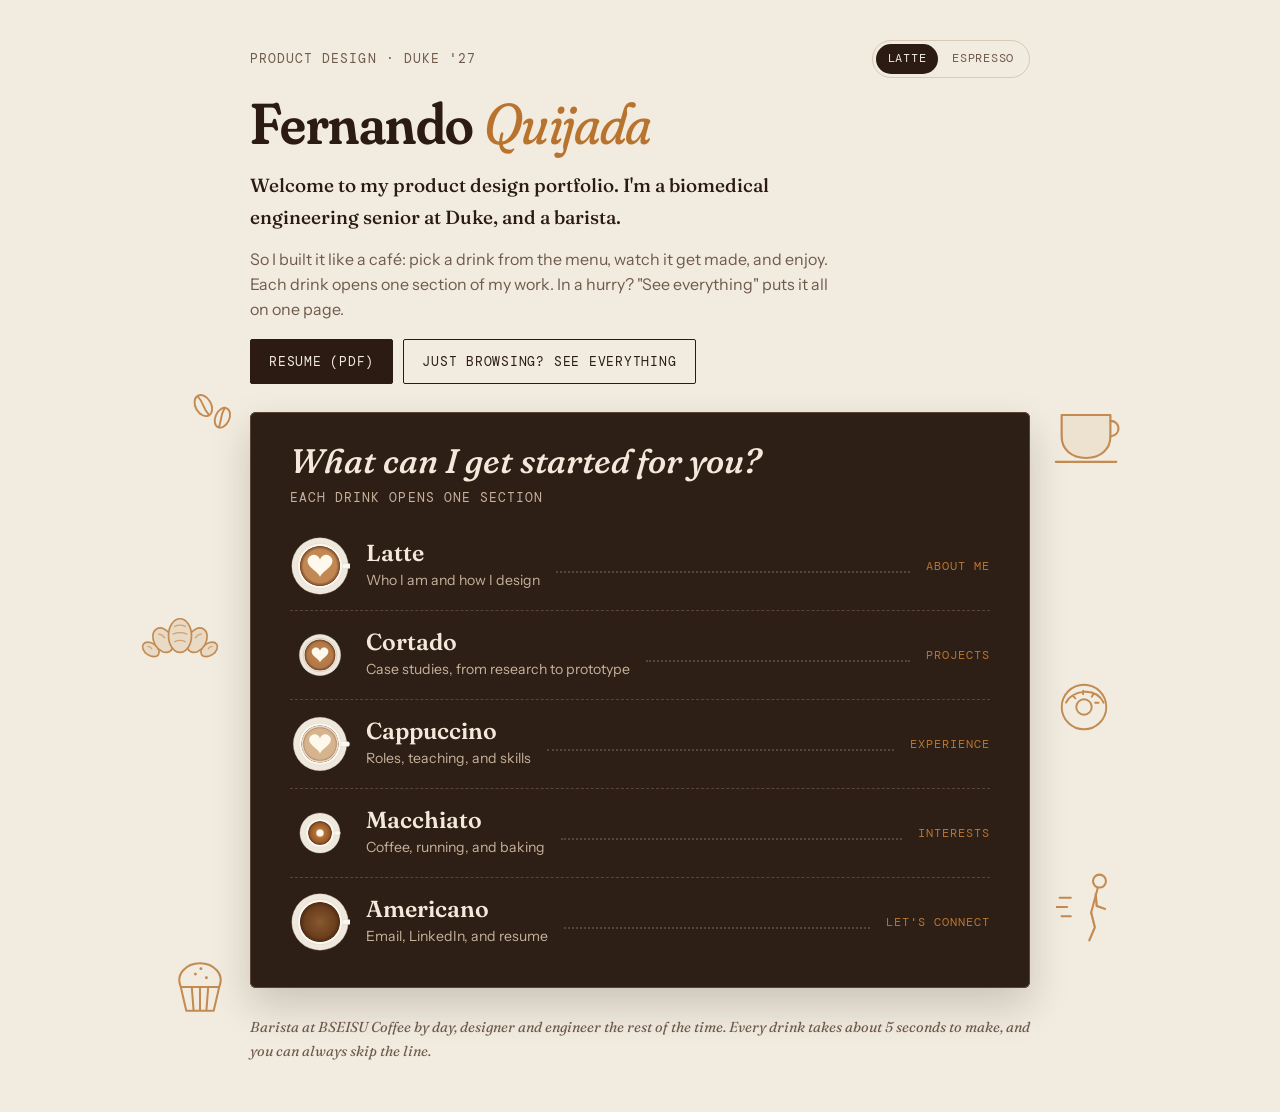
==== commit d63cb10b: "Interests: Music photos (Young Miko, The Roman Spring, Pitbull) Co-Authored-By: Claude Opus 5.5 <nor" ====
--- a/index.html
+++ b/index.html
@@ -38,7 +38,6 @@
       <p class="role">Welcome to my product design portfolio. I'm a biomedical engineering senior at Duke, and a barista.</p>
       <p class="menu-intro">So I built it like a café: pick a drink from the menu, watch it get made, and enjoy. Each drink opens one section of my work. In a hurry? "See everything" puts it all on one page.</p>
       <div class="menu-quick">
-        <!-- TODO: replace with the product design resume when Fernando sends it (keep the same file name) -->
         <a class="btn" href="resume/Fernando_Quijada_Resume.pdf" target="_blank" rel="noopener">Resume (PDF)</a>
         <a class="btn ghost" href="#all">Just browsing? See everything</a>
       </div>
@@ -323,6 +322,17 @@
           </div>
         </article>
         <article class="pick">
+          <p class="label">Off the clock · Music</p>
+          <h3>On the café speakers</h3>
+          <p>Most of what I listen to is in Spanish, because it sounds like home. I grew up listening to Maná and Zoé with my dad, and old Spanish rock is still what I put on first. I also love smooth, soulful music like Sade and The Marías, and lately I've been getting into Latin Mafia (my favorite song is "Quiéreme").</p>
+          <p>Music keeps pulling me to live shows: big ones like Young Miko, one of my new favorites, and Pitbull, and small ones around Durham, where I've seen local bands like Dillon Fence and The Roman Spring.</p>
+          <div class="art-row stage">
+            <figure><div class="shot"><img src="assets/img/music/young-miko.jpg" width="1200" height="900" loading="lazy" alt="Young Miko performing on stage under blue light, shown on two big screens on either side, seen from the crowd"></div><figcaption>Young Miko <span class="twist">Spectrum Center, Charlotte · 2026</span></figcaption></figure>
+            <figure><div class="shot"><img src="assets/img/music/roman-spring.jpg" width="1200" height="900" loading="lazy" alt="The Roman Spring playing on a small stage with guitars and drums under red light, seen from the crowd"></div><figcaption>The Roman Spring <span class="twist">Motorco, Durham · 2025</span></figcaption></figure>
+            <figure><div class="shot"><img src="assets/img/music/pitbull.jpg" width="1200" height="900" loading="lazy" alt="Pitbull's arena stage with PITBULL in big letters on the screen, red lights and dancers on the runway, seen from the crowd"></div><figcaption>Pitbull <span class="twist">Lenovo Center, Raleigh · 2024</span></figcaption></figure>
+          </div>
+        </article>
+        <article class="pick">
           <p class="label">Off the clock · Running</p>
           <h3>Training for 26.2</h3>
           <p>Running is how I de-stress. I put my music on loud, head out, and leave everything else behind for a while. In July I ran my first half marathon at an 8:42 per mile pace, and now I'm training for my first full marathon, which I want to run by the end of the school year.</p>
--- a/assets/css/style.css
+++ b/assets/css/style.css
@@ -445,6 +445,9 @@
 .art-row figcaption { font-family: var(--f-mono); font-size: .7rem; letter-spacing: .05em; text-transform: uppercase; color: var(--muted); text-align: center; margin-top: 8px; }
 .miles .mi-pace { font-size: .95rem; }
 .art-row .twist { display: block; margin-top: 4px; color: var(--crema); text-transform: none; letter-spacing: 0; font-size: .72rem; }
+.art-row.stage .shot { aspect-ratio: 4 / 3; border-radius: 12px; }
+/* phone: a swipeable row instead of three tiny photos */
+@media (max-width: 480px) { .art-row.stage { grid-template-columns: none; grid-auto-flow: column; grid-auto-columns: 78%; overflow-x: auto; scroll-snap-type: x mandatory; padding-bottom: 6px; } .art-row.stage figure { scroll-snap-align: start; } }
 .miles { list-style: none; margin: 6px 0 0; padding: 0; display: grid; grid-template-columns: 1fr 1fr; gap: 12px; position: relative; }
 .miles li { border: 1.5px solid var(--line); border-radius: 3px; padding: 14px 14px 16px; display: grid; gap: 4px; position: relative; }
 .miles li.done { border-color: var(--crema); }
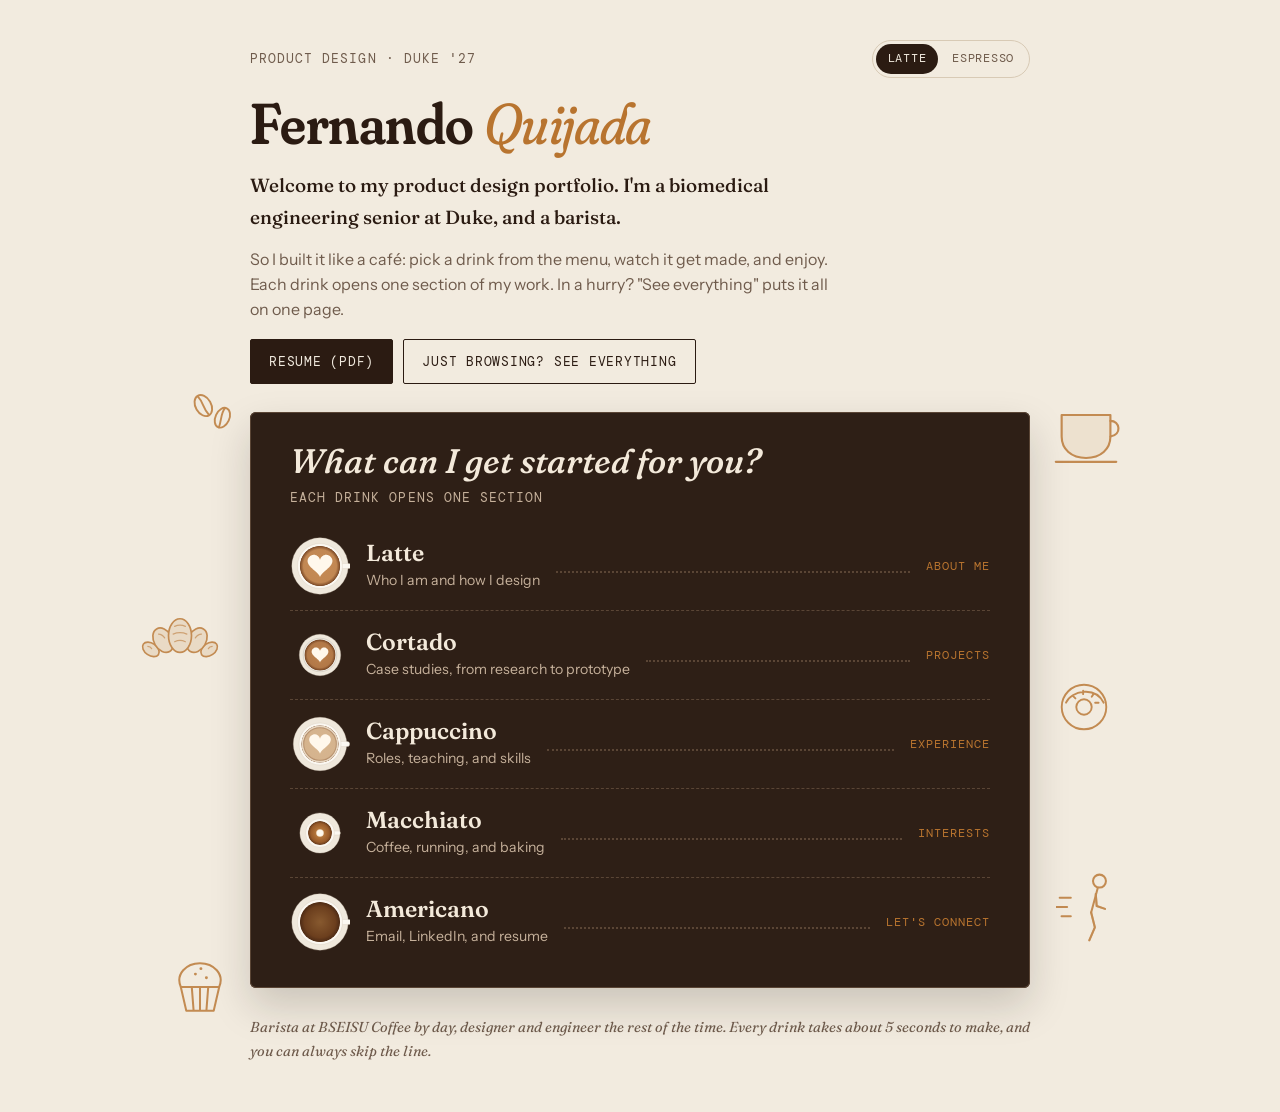
==== commit 38423a46: "Music: full venue name, Motorco Music Hall Co-Authored-By: Claude Opus 5.5 <noreply@anthropic.com> C" ====
--- a/index.html
+++ b/index.html
@@ -328,7 +328,7 @@
           <p>Music keeps pulling me to live shows: big ones like Young Miko, one of my new favorites, and Pitbull, and small ones around Durham, where I've seen local bands like Dillon Fence and The Roman Spring.</p>
           <div class="art-row stage">
             <figure><div class="shot"><img src="assets/img/music/young-miko.jpg" width="1200" height="900" loading="lazy" alt="Young Miko performing on stage under blue light, shown on two big screens on either side, seen from the crowd"></div><figcaption>Young Miko <span class="twist">Spectrum Center, Charlotte · 2026</span></figcaption></figure>
-            <figure><div class="shot"><img src="assets/img/music/roman-spring.jpg" width="1200" height="900" loading="lazy" alt="The Roman Spring playing on a small stage with guitars and drums under red light, seen from the crowd"></div><figcaption>The Roman Spring <span class="twist">Motorco, Durham · 2025</span></figcaption></figure>
+            <figure><div class="shot"><img src="assets/img/music/roman-spring.jpg" width="1200" height="900" loading="lazy" alt="The Roman Spring playing on a small stage with guitars and drums under red light, seen from the crowd"></div><figcaption>The Roman Spring <span class="twist">Motorco Music Hall, Durham · 2025</span></figcaption></figure>
             <figure><div class="shot"><img src="assets/img/music/pitbull.jpg" width="1200" height="900" loading="lazy" alt="Pitbull's arena stage with PITBULL in big letters on the screen, red lights and dancers on the runway, seen from the crowd"></div><figcaption>Pitbull <span class="twist">Lenovo Center, Raleigh · 2024</span></figcaption></figure>
           </div>
         </article>
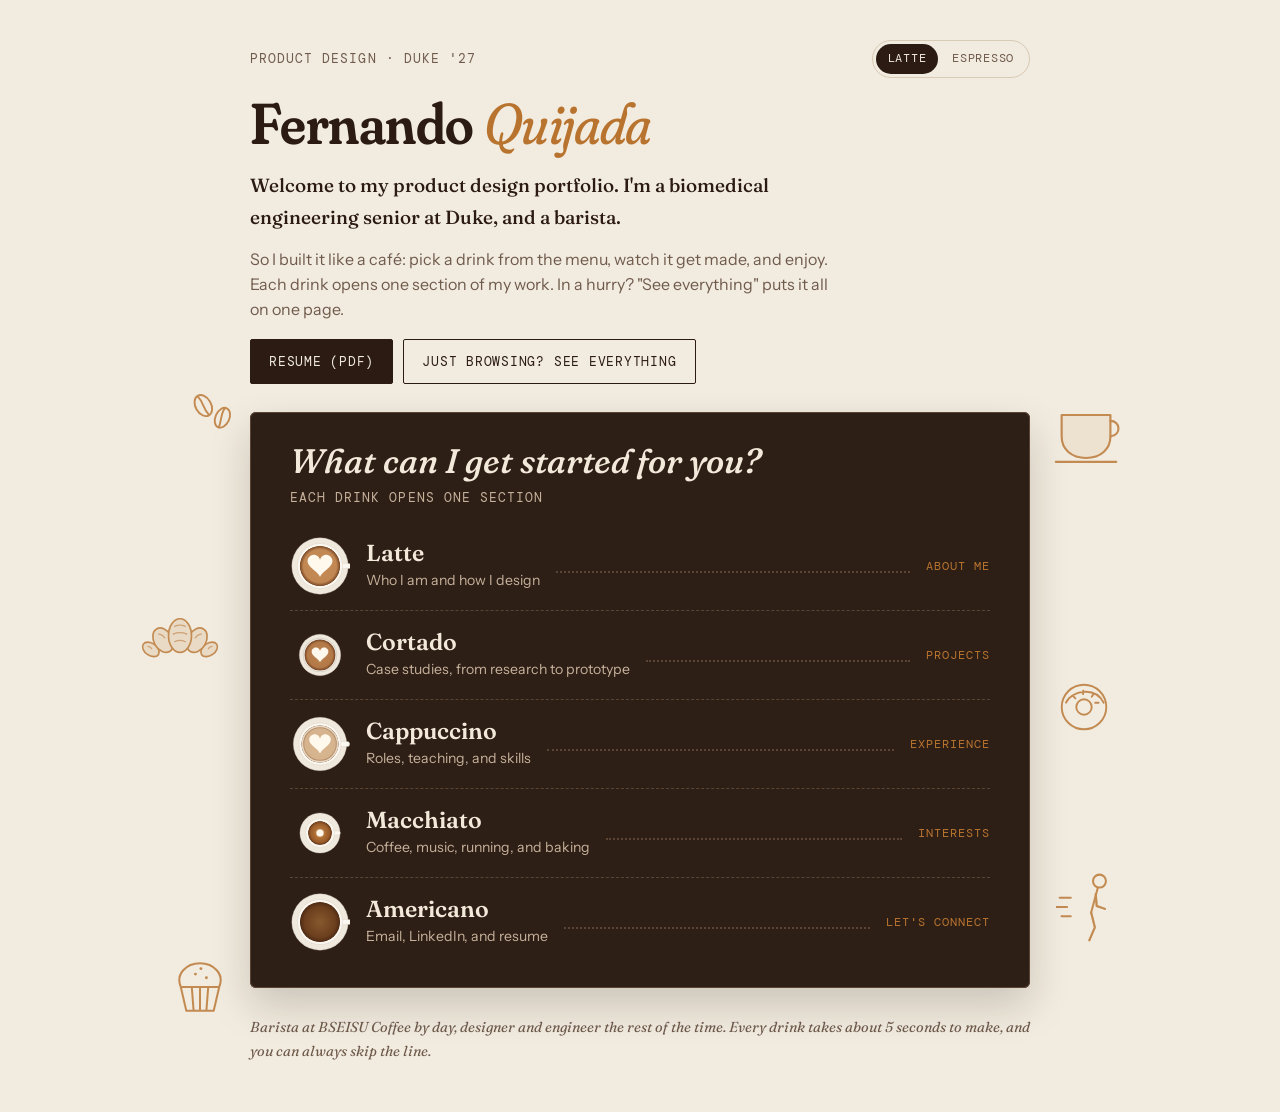
==== commit 6e39debf: "Menu: add music to the Macchiato description Co-Authored-By: Claude Opus 5.5 <noreply@anthropic.com>" ====
--- a/index.html
+++ b/index.html
@@ -78,7 +78,7 @@
           </a></li>
           <li><a class="drink" href="#interests" data-order="interests">
             <span class="drink-icon" data-icon="interests"></span>
-            <span class="drink-text"><span class="drink-name">Macchiato</span><span class="drink-desc">Coffee, running, and baking</span></span>
+            <span class="drink-text"><span class="drink-name">Macchiato</span><span class="drink-desc">Coffee, music, running, and baking</span></span>
             <span class="drink-dots" aria-hidden="true"></span>
             <span class="drink-section">Interests</span>
           </a></li>
